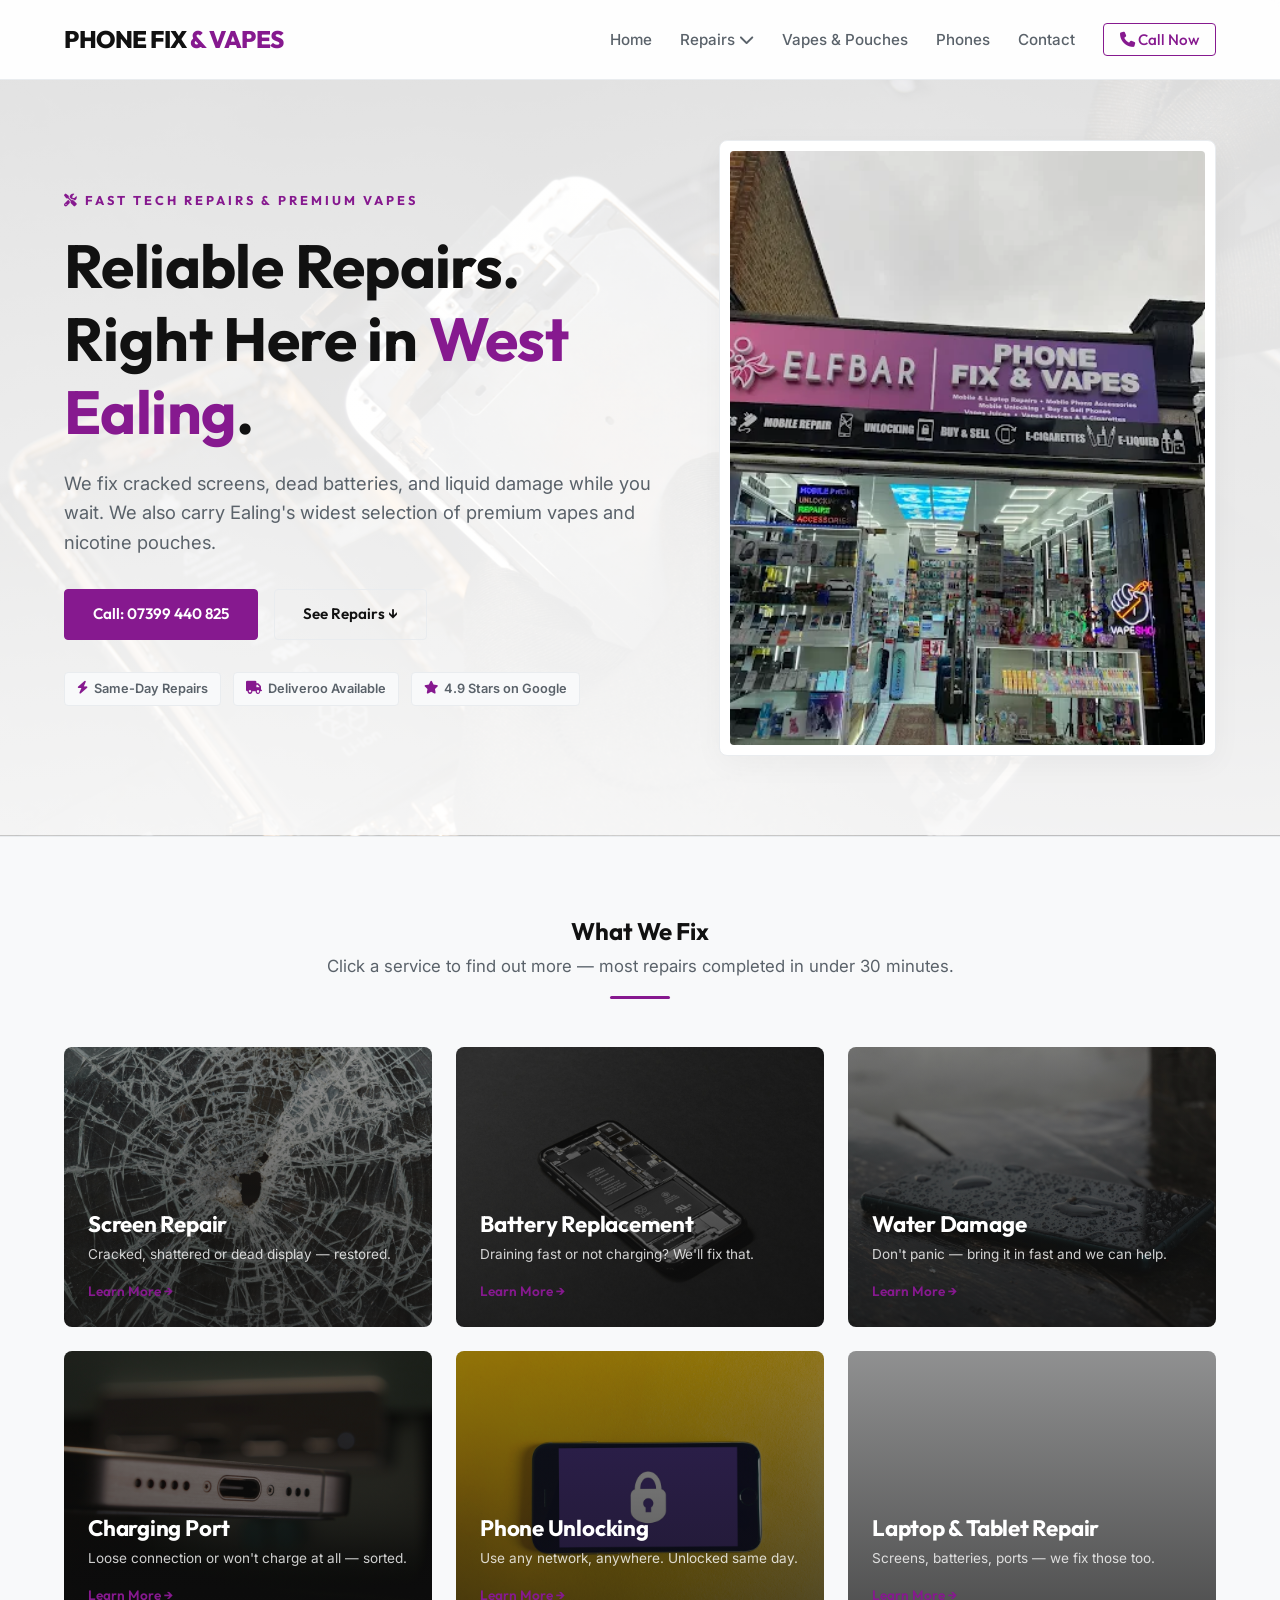
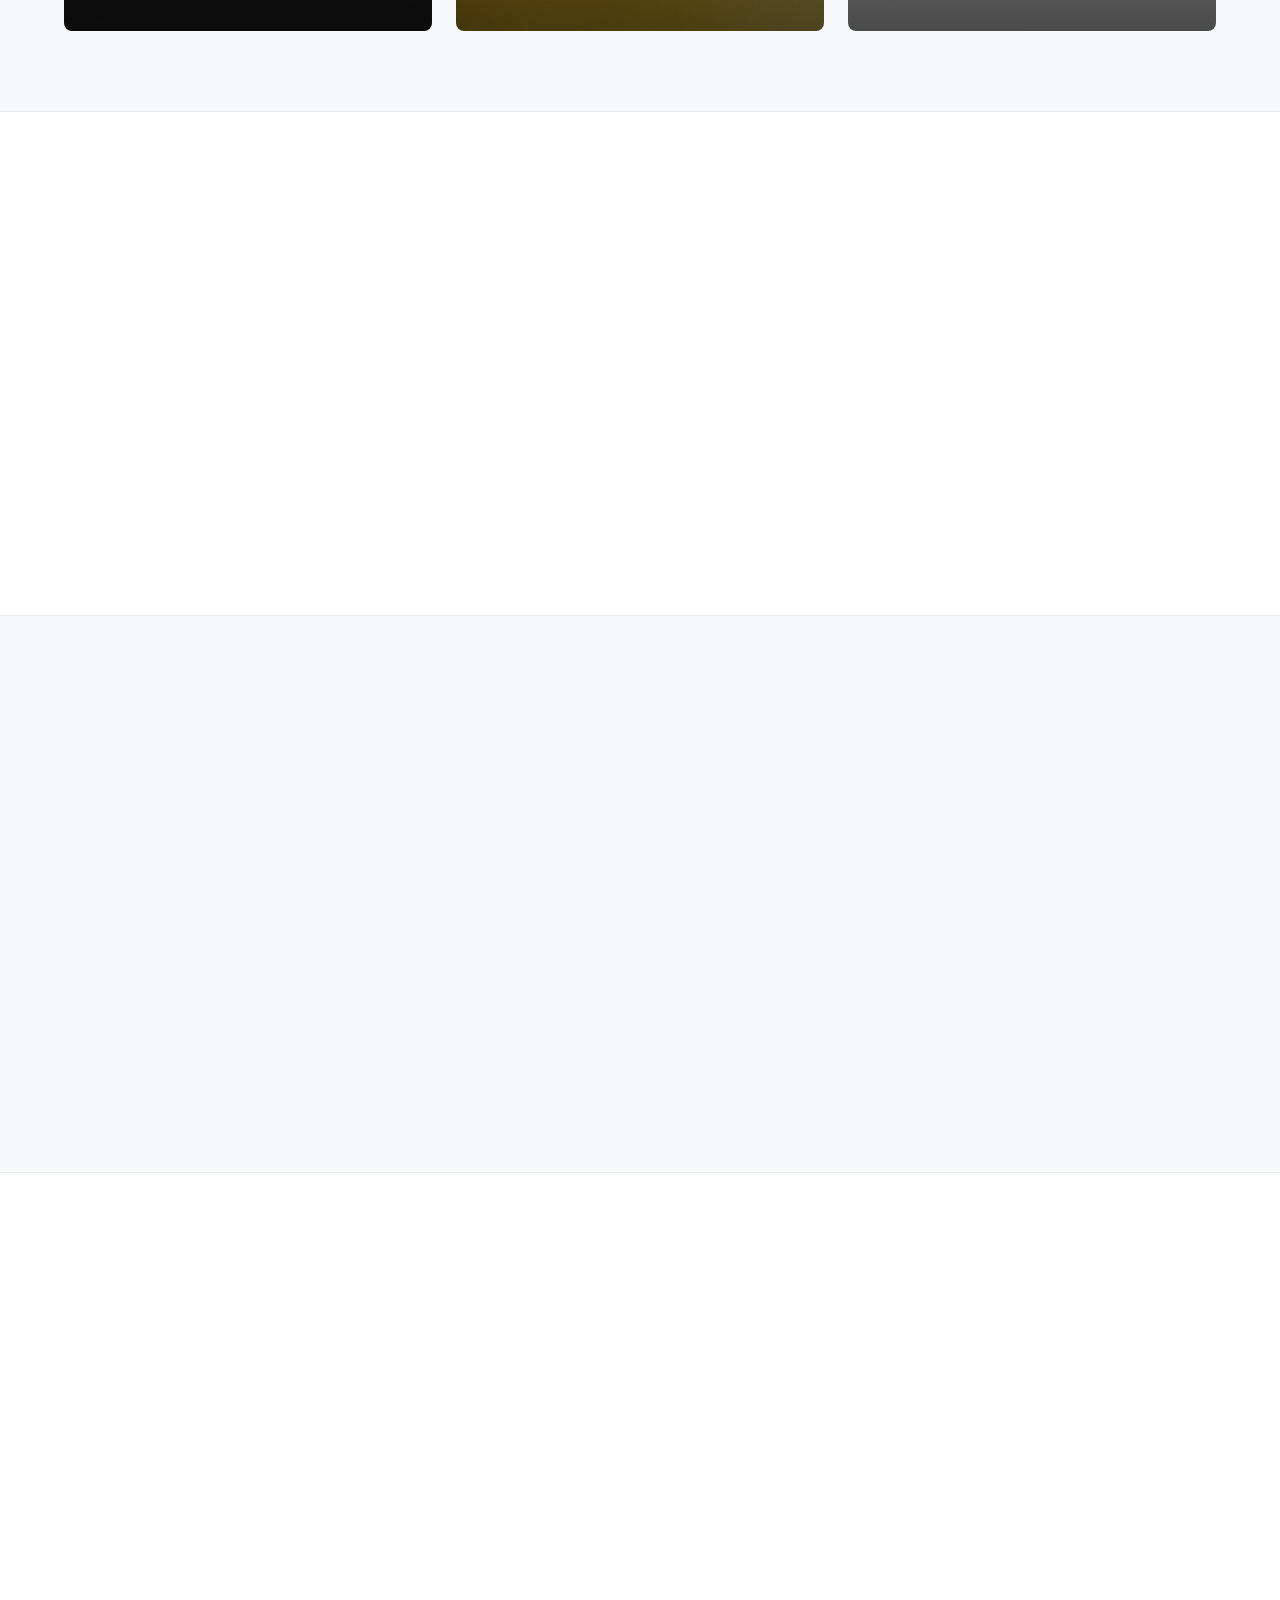
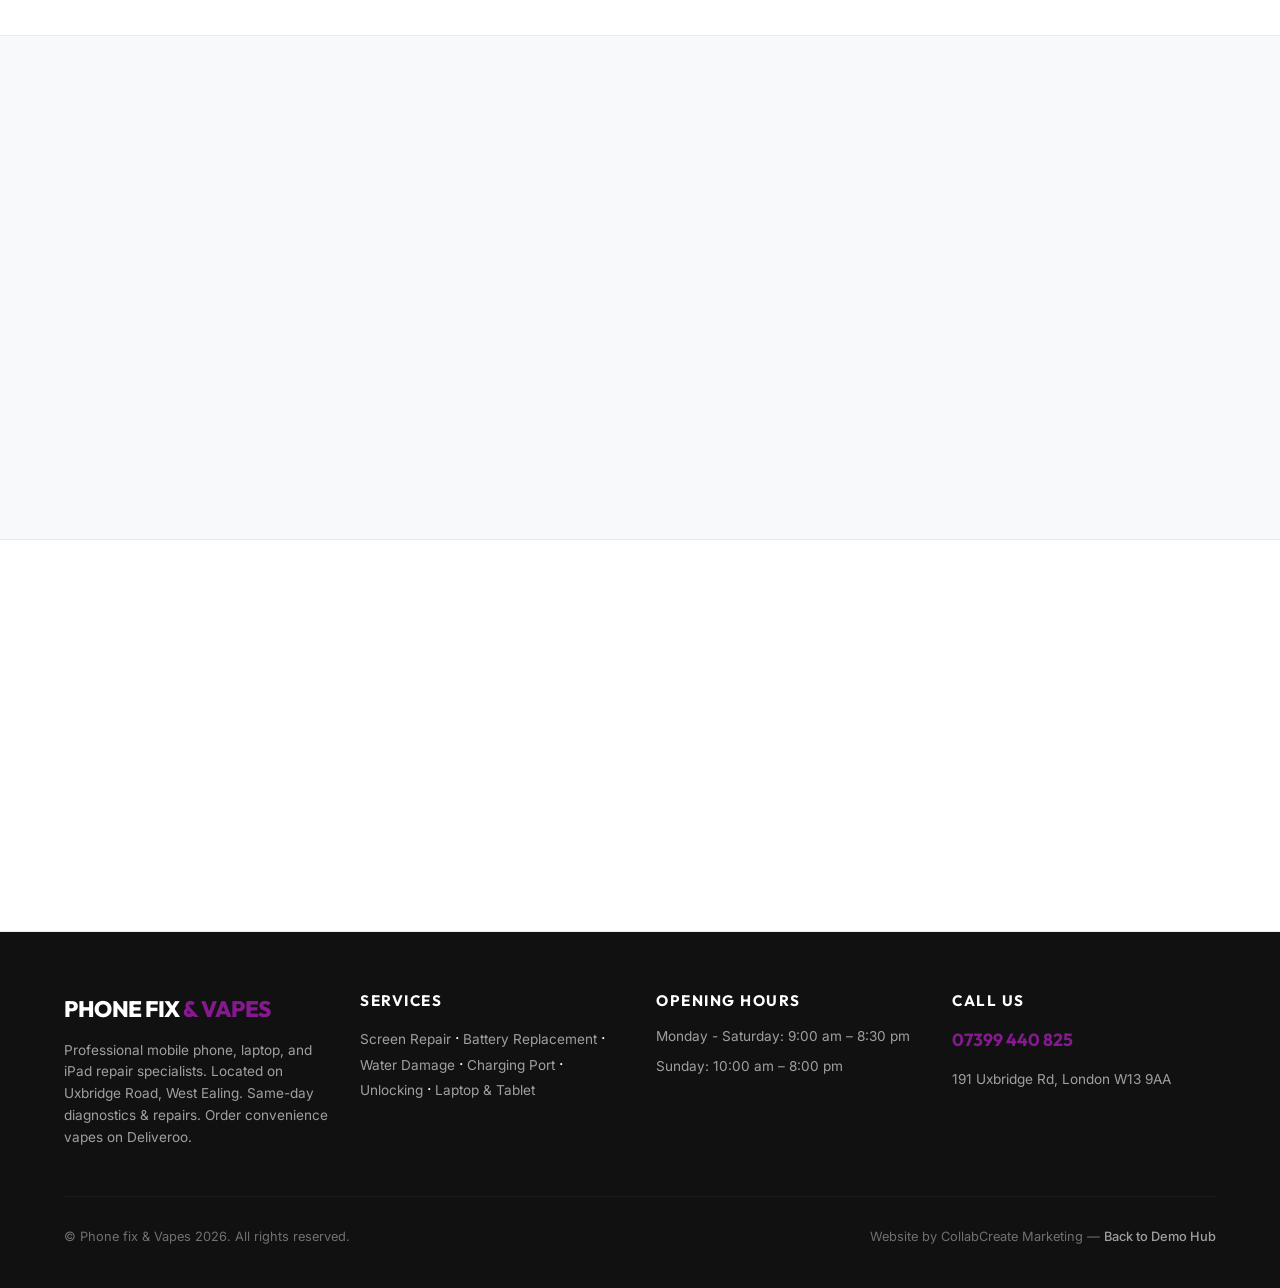
==== index.html @ a638925f "Initial commit" ====
<!DOCTYPE html>
<html lang="en">
<head>
    <meta charset="UTF-8">
    <meta name="viewport" content="width=device-width, initial-scale=1.0">
    <title>Home | Phone fix &amp; Vapes West Ealing</title>
    <meta name="description" content="West Ealing's premium tech repair and vape storefront. Screen repair, battery replacement, unlocked phones, Lost Mary, and Elfbar in store.">
    <!-- Google Fonts -->
    <link href="https://fonts.googleapis.com/css2?family=Outfit:wght@300;400;500;600;700;800&family=Inter:wght@300;400;500;600;700&display=swap" rel="stylesheet">
    <!-- FontAwesome Icons -->
    <link rel="stylesheet" href="https://cdnjs.cloudflare.com/ajax/libs/font-awesome/6.4.0/css/all.min.css">
    <!-- CSS Stylesheet -->
    <link rel="stylesheet" href="style.css">
</head>
<body>
    <!-- Sticky Navigation Bar -->
    <nav class="navbar">
        <div class="container nav-container">
            <a href="index.html" class="logo">PHONE FIX <span class="primary-text">&amp; VAPES</span></a>
            <ul class="nav-links" id="navLinks">
                <li><a href="index.html">Home</a></li>
                <li class="dropdown">
                    <a href="#" class="dropdown-trigger">Repairs <i class="fa-solid fa-chevron-down"></i></a>
                    <ul class="dropdown-menu">
                        <li><a href="screen-repair.html">Screen Repair</a></li>
                        <li><a href="battery-replacement.html">Battery Replacement</a></li>
                        <li><a href="water-damage.html">Water Damage</a></li>
                        <li><a href="charging-port.html">Charging Port Repair</a></li>
                        <li><a href="phone-unlocking.html">Phone Unlocking</a></li>
                        <li><a href="laptop-tablet.html">Laptop &amp; Tablet Repair</a></li>
                    </ul>
                </li>
                <li><a href="vapes-pouches.html">Vapes &amp; Pouches</a></li>
                <li><a href="phones-in-store.html">Phones</a></li>
                <li><a href="contact.html">Contact</a></li>
                <li><a href="tel:07399440825" class="btn-nav-cta"><i class="fa-solid fa-phone"></i> Call Now</a></li>
            </ul>
            <div class="hamburger" id="hamburger">
                <i class="fa-solid fa-bars"></i>
            </div>
        </div>
    </nav>

    <!-- Hero Section -->
    <section class="hero" style="background-image: linear-gradient(rgba(255, 255, 255, 0.85), rgba(255, 255, 255, 0.95)), url('repair-hero.jpg');">
        <div class="container hero-grid">
            <div class="hero-content reveal">
                <span class="eyebrow"><i class="fa-solid fa-screwdriver-wrench"></i> Fast Tech Repairs &amp; Premium Vapes</span>
                <h1>Reliable Repairs. <br>Right Here in <span class="primary-text">West Ealing</span>.</h1>
                <p class="hero-tagline">We fix cracked screens, dead batteries, and liquid damage while you wait. We also carry Ealing's widest selection of premium vapes and nicotine pouches.</p>
                <div class="hero-btns">
                    <a href="tel:07399440825" class="btn btn-primary">Call: 07399 440 825</a>
                    <a href="#services" class="btn btn-outline">See Repairs &darr;</a>
                </div>
                <div class="walk-ins-tag">
                    <span class="badge"><i class="fa-solid fa-bolt"></i> Same-Day Repairs</span>
                    <span class="badge"><i class="fa-solid fa-truck"></i> Deliveroo Available</span>
                    <span class="badge"><i class="fa-solid fa-star"></i> 4.9 Stars on Google</span>
                </div>
            </div>
            <div class="hero-image-wrapper reveal">
                <div class="hero-image-frame" onclick="openLightbox('storefront-exterior.webp', 'Phone fix & Vapes storefront in West Ealing')">
                    <img src="storefront-exterior.webp" alt="Phone fix & Vapes Storefront" class="hero-image">
                    <div class="frame-overlay">
                        <i class="fa-solid fa-magnifying-glass-plus"></i>
                        <span>View Storefront</span>
                    </div>
                </div>
            </div>
        </div>
    </section>

    <!-- Services Section -->
    <section class="services" id="services">
        <div class="container">
            <div class="section-header text-center reveal">
                <h2>What We Fix</h2>
                <p class="subheading">Click a service to find out more — most repairs completed in under 30 minutes.</p>
                <div class="accent-divider"></div>
            </div>
            
            <div class="services-grid reveal">
                <!-- Screen Repair -->
                <a href="screen-repair.html" class="service-card-link">
                    <div class="service-card" style="background-image: linear-gradient(rgba(17, 17, 17, 0.45), rgba(17, 17, 17, 0.75)), url('cracked-screen.jpg');">
                        <div class="card-content">
                            <h3>Screen Repair</h3>
                            <p>Cracked, shattered or dead display — restored.</p>
                            <span class="learn-more">Learn More &rarr;</span>
                        </div>
                    </div>
                </a>
                
                <!-- Battery Replacement -->
                <a href="battery-replacement.html" class="service-card-link">
                    <div class="service-card" style="background-image: linear-gradient(rgba(17, 17, 17, 0.45), rgba(17, 17, 17, 0.75)), url('battery-repair.jpg');">
                        <div class="card-content">
                            <h3>Battery Replacement</h3>
                            <p>Draining fast or not charging? We'll fix that.</p>
                            <span class="learn-more">Learn More &rarr;</span>
                        </div>
                    </div>
                </a>
                
                <!-- Water Damage -->
                <a href="water-damage.html" class="service-card-link">
                    <div class="service-card" style="background-image: linear-gradient(rgba(17, 17, 17, 0.45), rgba(17, 17, 17, 0.75)), url('water-damage.jpg');">
                        <div class="card-content">
                            <h3>Water Damage</h3>
                            <p>Don't panic — bring it in fast and we can help.</p>
                            <span class="learn-more">Learn More &rarr;</span>
                        </div>
                    </div>
                </a>
                
                <!-- Charging Port -->
                <a href="charging-port.html" class="service-card-link">
                    <div class="service-card" style="background-image: linear-gradient(rgba(17, 17, 17, 0.45), rgba(17, 17, 17, 0.75)), url('charging-port.jpg');">
                        <div class="card-content">
                            <h3>Charging Port</h3>
                            <p>Loose connection or won't charge at all — sorted.</p>
                            <span class="learn-more">Learn More &rarr;</span>
                        </div>
                    </div>
                </a>
                
                <!-- Phone Unlocking -->
                <a href="phone-unlocking.html" class="service-card-link">
                    <div class="service-card" style="background-image: linear-gradient(rgba(17, 17, 17, 0.45), rgba(17, 17, 17, 0.75)), url('unlock-phone.jpg');">
                        <div class="card-content">
                            <h3>Phone Unlocking</h3>
                            <p>Use any network, anywhere. Unlocked same day.</p>
                            <span class="learn-more">Learn More &rarr;</span>
                        </div>
                    </div>
                </a>
                
                <!-- Laptop & Tablet Repair -->
                <a href="laptop-tablet.html" class="service-card-link">
                    <div class="service-card" style="background-image: linear-gradient(rgba(17, 17, 17, 0.45), rgba(17, 17, 17, 0.75)), url('circuit-board.jpg');">
                        <div class="card-content">
                            <h3>Laptop &amp; Tablet Repair</h3>
                            <p>Screens, batteries, ports — we fix those too.</p>
                            <span class="learn-more">Learn More &rarr;</span>
                        </div>
                    </div>
                </a>
            </div>
        </div>
    </section>

    <!-- Why Us Section -->
    <section class="why-us">
        <div class="container">
            <div class="section-header text-center reveal">
                <h2>Why Choose Phone fix &amp; Vapes?</h2>
                <div class="accent-divider"></div>
            </div>
            
            <div class="why-us-grid reveal">
                <div class="why-card">
                    <div class="why-icon"><i class="fa-solid fa-clock"></i></div>
                    <h3>Express 20-Min Fix</h3>
                    <p>We perform most screen and battery swaps on the spot within 20-30 minutes. Fast and hassle-free.</p>
                </div>
                <div class="why-card">
                    <div class="why-icon"><i class="fa-solid fa-shield-halved"></i></div>
                    <h3>Certified Components</h3>
                    <p>We desolder and replace parts using premium-grade spares. All repairs include a standard store warranty.</p>
                </div>
                <div class="why-card">
                    <div class="why-icon"><i class="fa-solid fa-store"></i></div>
                    <h3>All-in-One Convenience</h3>
                    <p>Get your phone repaired while you browse our huge select collections of accessories, cases, and disposable vapes.</p>
                </div>
            </div>
        </div>
    </section>

    <!-- Vapes Teaser -->
    <section class="vapes-teaser">
        <div class="container vapes-teaser-grid">
            <div class="vapes-teaser-content reveal">
                <span class="section-subtitle">Vapes &amp; Nicotine Pouches</span>
                <h2>Official ELFBAR, Lost Mary, and IVG Partner</h2>
                <p>We stock Ealing's most complete range of disposable vapes, premium juices, and nicotine pouches (ZYN, Velo, Pablo, Nordic Spirit). Order directly on Deliveroo or visit our store.</p>
                <div style="display:flex; gap: 16px; align-items:center; flex-wrap:wrap;">
                    <a href="vapes-pouches.html" class="btn btn-primary">Browse Vapes &rarr;</a>
                    <span class="deliveroo-tag"><i class="fa-solid fa-motorcycle"></i> Order on Deliveroo</span>
                </div>
                <p class="disclaimer-text" style="margin-top: 15px;">Nicotine products are strictly for adults aged 18+ only. Challenge 25 policy applies.</p>
            </div>
            <div class="vape-brand-anchors reveal">
                <img src="Lost Mary reuse.jpg" alt="Lost Mary" class="teaser-brand-img">
                <img src="IVG Reuse 1.jpg" alt="IVG" class="teaser-brand-img">
            </div>
        </div>
    </section>

    <!-- Phones Teaser -->
    <section class="phones-teaser">
        <div class="container phones-teaser-grid">
            <div class="phone-anchors-grid reveal">
                <div class="phone-item-card"><img src="Iphone 17 pro max.webp" alt="iPhone"><span>iPhone</span></div>
                <div class="phone-item-card"><img src="Samsung s26 ultra.webp" alt="Samsung"><span>Samsung</span></div>
                <div class="phone-item-card"><img src="Google Pixel 10a.webp" alt="Pixel"><span>Pixel</span></div>
            </div>
            <div class="phones-teaser-content reveal">
                <span class="section-subtitle">Device Trading</span>
                <h2>Refurbished Handsets &amp; Trade-Ins</h2>
                <p>We sell certified pre-owned smartphones that are thoroughly tested and cleaned. Got an old phone? Bring it in and we'll offer you a fair price for cash or trade-in credit.</p>
                <a href="phones-in-store.html" class="btn btn-primary">Browse Phones &rarr;</a>
            </div>
        </div>
    </section>

    <!-- Reviews Section -->
    <section class="reviews">
        <div class="container">
            <div class="section-header text-center reveal">
                <h2>Highly Rated in West Ealing</h2>
                <p class="subheading">Read real client reviews from our local Google listing page.</p>
                <div class="accent-divider"></div>
            </div>
            
            <div class="reviews-grid reveal">
                <div class="review-card">
                    <p class="review-text">"Screen repair on IPhone 12pro - Absolutely amazing service, quick professional quality work. Great communication, great prices very happy with the result. Thank you"</p>
                    <div class="review-author">
                        <span>Kirstie Jones</span>
                        <span class="stars"><i class="fa-solid fa-star"></i> 5/5</span>
                    </div>
                </div>
                <div class="review-card">
                    <p class="review-text">"I got my phone and my laptop fixed Ricky fixed them within the hour with great customer service, would definitely recommend!"</p>
                    <div class="review-author">
                        <span>Mahad Isse</span>
                        <span class="stars"><i class="fa-solid fa-star"></i> 5/5</span>
                    </div>
                </div>
                <div class="review-card">
                    <p class="review-text">"I came to the shop, fix my phone in 20 minutes also offered me a great price on another phone."</p>
                    <div class="review-author">
                        <span>Joey Ahmed</span>
                        <span class="stars"><i class="fa-solid fa-star"></i> 5/5</span>
                    </div>
                </div>
            </div>
        </div>
    </section>

    <!-- Final CTA -->
    <section class="final-cta text-center reveal" style="background-image: linear-gradient(rgba(17, 17, 17, 0.75), rgba(17, 17, 17, 0.85)), url('storefront-interior.webp');">
        <div class="container">
            <h2>Fast Diagnostics &amp; Immediate Repairs</h2>
            <p>Visit our store on Uxbridge Road, West Ealing, or speak directly to Ricky and the team.</p>
            <a href="tel:07399440825" class="btn btn-primary btn-large"><i class="fa-solid fa-phone"></i> Call 07399 440 825</a>
        </div>
    </section>

    <!-- Shared Footer -->
    <footer class="footer">
        <div class="container">
            <div class="footer-grid">
                <div class="footer-brand">
                    <a href="index.html" class="footer-logo">PHONE FIX <span class="primary-text">&amp; VAPES</span></a>
                    <p>Professional mobile phone, laptop, and iPad repair specialists. Located on Uxbridge Road, West Ealing. Same-day diagnostics & repairs. Order convenience vapes on Deliveroo.</p>
                </div>
                <div class="footer-links">
                    <h4>Services</h4>
                    <p>
                        <a href="screen-repair.html">Screen Repair</a> &middot; 
                        <a href="battery-replacement.html">Battery Replacement</a> &middot; 
                        <a href="water-damage.html">Water Damage</a> &middot; 
                        <a href="charging-port.html">Charging Port</a> &middot; 
                        <a href="phone-unlocking.html">Unlocking</a> &middot; 
                        <a href="laptop-tablet.html">Laptop &amp; Tablet</a>
                    </p>
                </div>
                <div class="footer-hours">
                    <h4>Opening Hours</h4>
                    <ul>
                        <li>Monday - Saturday: 9:00 am &ndash; 8:30 pm</li>
                        <li>Sunday: 10:00 am &ndash; 8:00 pm</li>
                    </ul>
                </div>
                <div class="footer-contact">
                    <h4>Call us</h4>
                    <p class="phone-num"><a href="tel:07399440825">07399 440 825</a></p>
                    <p class="address-text" style="margin-top: 15px;">191 Uxbridge Rd, London W13 9AA</p>
                </div>
            </div>
            <div class="footer-bottom">
                <p>&copy; Phone fix &amp; Vapes 2026. All rights reserved.</p>
                <p class="agency-credit">Website by CollabCreate Marketing &mdash; <a href="http://localhost:8080/index.html">Back to Demo Hub</a></p>
            </div>
        </div>
    </footer>

    <!-- Lightbox Modal -->
    <div id="lightbox" class="lightbox" onclick="closeLightbox()">
        <span class="lightbox-close" onclick="closeLightbox()">&times;</span>
        <img id="lightbox-img" class="lightbox-content" src="" alt="Enlarged gallery view">
        <div id="lightbox-caption" class="lightbox-caption"></div>
    </div>

    <!-- Core JavaScript -->
    <script>
        // Hamburger toggle
        const hamburger = document.getElementById('hamburger');
        const navLinks = document.getElementById('navLinks');
        
        hamburger.addEventListener('click', () => {
            navLinks.classList.toggle('active');
            hamburger.querySelector('i').classList.toggle('fa-bars');
            hamburger.querySelector('i').classList.toggle('fa-xmark');
        });

        // Intersection Observer Scroll Animations
        const revealElements = document.querySelectorAll('.reveal');
        const observer = new IntersectionObserver((entries, obs) => {
            entries.forEach(entry => {
                if (entry.isIntersecting) {
                    entry.target.classList.add('active');
                    obs.unobserve(entry.target);
                }
            });
        }, { threshold: 0.15 });
        revealElements.forEach(el => observer.observe(el));

        // Lightbox functionality
        function openLightbox(src, caption) {
            const lightbox = document.getElementById('lightbox');
            const img = document.getElementById('lightbox-img');
            const cap = document.getElementById('lightbox-caption');
            
            img.src = src;
            cap.innerHTML = caption;
            lightbox.classList.add('active');
            
            document.body.style.overflow = 'hidden';
        }

        function closeLightbox() {
            const lightbox = document.getElementById('lightbox');
            lightbox.classList.remove('active');
            document.body.style.overflow = '';
        }
    </script>
</body>
</html>
---- style.css ----
/* Phone fix & Vapes Site Stylesheet */
:root {
    --bg-main: #ffffff;
    --bg-card: #ffffff;
    --bg-alternate: #f8f9fa;
    --text-main: #111111;
    --text-muted: #5a626a;
    --border-color: #e9ecef;
    --primary: #86198f; /* Brand Purple/Magenta */
    --primary-hover: #a21caf;
    --primary-glow: rgba(162, 28, 175, 0.15);
    --shadow: 0 8px 30px rgba(0, 0, 0, 0.04);
    --font-sans: 'Inter', sans-serif;
    --font-heading: 'Outfit', sans-serif;
    --nav-height: 80px;
}

/* Global Reset */
* {
    margin: 0;
    padding: 0;
    box-sizing: border-box;
}

html, body {
    width: 100%;
    overflow-x: hidden;
    background-color: var(--bg-main);
    color: var(--text-main);
    font-family: var(--font-sans);
    line-height: 1.6;
    scroll-behavior: smooth;
}

/* Layout Utilities */
.container {
    max-width: 1200px;
    margin: 0 auto;
    padding: 0 24px;
    width: 100%;
}

.text-center {
    text-align: center;
}

.primary-text {
    color: var(--primary);
}

.accent-divider {
    width: 60px;
    height: 3px;
    background-color: var(--primary);
    margin: 16px auto 0;
    border-radius: 2px;
}

.section-subtitle {
    display: inline-block;
    font-family: var(--font-heading);
    font-size: 0.8rem;
    font-weight: 700;
    text-transform: uppercase;
    letter-spacing: 3px;
    color: var(--primary);
    margin-bottom: 12px;
}

/* Typography */
h1, h2, h3, h4 {
    font-family: var(--font-heading);
    font-weight: 700;
    letter-spacing: -0.01em;
    line-height: 1.2;
}

/* Scroll Animations */
.reveal {
    opacity: 0;
    transform: translateY(30px);
    transition: all 0.8s cubic-bezier(0.16, 1, 0.3, 1);
}

.reveal.active {
    opacity: 1;
    transform: translateY(0);
}

/* Buttons */
.btn {
    display: inline-flex;
    align-items: center;
    justify-content: center;
    gap: 10px;
    padding: 12px 28px;
    font-family: var(--font-heading);
    font-size: 0.95rem;
    font-weight: 600;
    text-decoration: none;
    border-radius: 4px;
    transition: all 0.3s ease;
    cursor: pointer;
}

.btn-primary {
    background-color: var(--primary);
    color: #ffffff;
    border: 1px solid var(--primary);
}

.btn-primary:hover {
    background-color: var(--primary-hover);
    border-color: var(--primary-hover);
    transform: translateY(-2px);
    box-shadow: 0 8px 20px var(--primary-glow);
}

.btn-outline {
    background-color: transparent;
    color: var(--text-main);
    border: 1px solid var(--border-color);
}

.btn-outline:hover {
    background-color: var(--bg-alternate);
    border-color: var(--primary);
    color: var(--primary);
    transform: translateY(-2px);
}

.deliveroo-tag {
    display: inline-flex;
    align-items: center;
    gap: 6px;
    background-color: #00cdbc;
    color: #ffffff;
    font-family: var(--font-heading);
    font-size: 0.85rem;
    font-weight: 700;
    padding: 10px 18px;
    border-radius: 4px;
    box-shadow: var(--shadow);
}

/* Navigation Bar */
.navbar {
    position: fixed;
    top: 0;
    left: 0;
    width: 100%;
    height: var(--nav-height);
    background-color: rgba(255, 255, 255, 0.95);
    backdrop-filter: blur(8px);
    -webkit-backdrop-filter: blur(8px);
    border-bottom: 1px solid var(--border-color);
    z-index: 1000;
    display: flex;
    align-items: center;
}

.nav-container {
    display: flex;
    justify-content: space-between;
    align-items: center;
}

.logo {
    font-family: var(--font-heading);
    font-size: 1.5rem;
    font-weight: 800;
    color: var(--text-main);
    text-decoration: none;
    letter-spacing: -0.5px;
}

.nav-links {
    display: flex;
    align-items: center;
    list-style: none;
    gap: 28px;
}

.nav-links a {
    color: var(--text-muted);
    text-decoration: none;
    font-size: 0.95rem;
    font-weight: 500;
    transition: color 0.3s ease;
}

.nav-links a:hover {
    color: var(--text-main);
}

.btn-nav-cta {
    background-color: transparent;
    color: var(--primary) !important;
    border: 1px solid var(--primary);
    padding: 6px 16px;
    border-radius: 4px;
    font-family: var(--font-heading);
    font-size: 0.85rem;
    font-weight: 600;
}

.btn-nav-cta:hover {
    background-color: var(--primary);
    color: #ffffff !important;
}

.hamburger {
    display: none;
    color: var(--text-main);
    font-size: 1.4rem;
    cursor: pointer;
}

/* Dropdown Menu */
.dropdown {
    position: relative;
}

.dropdown-menu {
    display: none;
    position: absolute;
    top: 100%;
    left: 0;
    background-color: var(--bg-card);
    border: 1px solid var(--border-color);
    box-shadow: var(--shadow);
    list-style: none;
    min-width: 220px;
    border-radius: 4px;
    padding: 10px 0;
    z-index: 100;
}

.dropdown-menu li a {
    display: block;
    padding: 10px 20px;
    color: var(--text-main);
    font-size: 0.9rem;
    text-transform: none;
    letter-spacing: normal;
}

.dropdown-menu li a:hover {
    background-color: var(--bg-alternate);
    color: var(--primary);
}

.dropdown:hover .dropdown-menu {
    display: block;
}

/* Hero Section */
.hero {
    padding: calc(var(--nav-height) + 60px) 0 80px;
    background-size: cover;
    background-position: center;
    position: relative;
}

.hero-grid {
    display: grid;
    grid-template-columns: 1.1fr 0.9fr;
    gap: 48px;
    align-items: center;
}

.hero-content .eyebrow {
    font-family: var(--font-heading);
    color: var(--primary);
    font-size: 0.8rem;
    font-weight: 700;
    text-transform: uppercase;
    letter-spacing: 3px;
    margin-bottom: 20px;
    display: block;
}

.hero h1 {
    font-size: 3.8rem;
    margin-bottom: 20px;
    color: var(--text-main);
}

.hero-tagline {
    font-size: 1.15rem;
    color: var(--text-muted);
    margin-bottom: 32px;
}

.hero-btns {
    display: flex;
    gap: 16px;
    margin-bottom: 32px;
}

.walk-ins-tag {
    display: flex;
    flex-wrap: wrap;
    gap: 12px;
}

.badge {
    display: inline-flex;
    align-items: center;
    gap: 6px;
    background-color: var(--bg-alternate);
    border: 1px solid var(--border-color);
    color: var(--text-muted);
    padding: 6px 12px;
    border-radius: 4px;
    font-size: 0.8rem;
    font-weight: 600;
}

.badge i {
    color: var(--primary);
}

.hero-image-wrapper {
    position: relative;
    width: 100%;
}

.hero-image-frame {
    position: relative;
    border: 1px solid var(--border-color);
    padding: 10px;
    border-radius: 8px;
    background-color: var(--bg-card);
    box-shadow: var(--shadow);
    cursor: pointer;
    overflow: hidden;
}

.hero-image {
    width: 100%;
    border-radius: 4px;
    display: block;
    object-fit: cover;
    aspect-ratio: 4/5;
    transition: transform 0.5s ease;
}

.hero-image-frame:hover .hero-image {
    transform: scale(1.02);
}

.frame-overlay {
    position: absolute;
    top: 10px;
    left: 10px;
    right: 10px;
    bottom: 10px;
    background-color: rgba(17, 17, 17, 0.85);
    display: flex;
    flex-direction: column;
    align-items: center;
    justify-content: center;
    gap: 10px;
    color: #ffffff;
    opacity: 0;
    transition: opacity 0.3s ease;
    border-radius: 4px;
}

.hero-image-frame:hover .frame-overlay {
    opacity: 1;
}

.frame-overlay i {
    font-size: 1.8rem;
    color: var(--primary);
}

.frame-overlay span {
    font-family: var(--font-heading);
    font-size: 0.8rem;
    font-weight: 600;
    text-transform: uppercase;
    letter-spacing: 1.5px;
}

/* Services Grid on Home */
.services {
    padding: 80px 0;
    background-color: var(--bg-alternate);
    border-top: 1px solid var(--border-color);
    border-bottom: 1px solid var(--border-color);
}

.services .section-header {
    margin-bottom: 48px;
}

.services .subheading {
    color: var(--text-muted);
    font-size: 1.05rem;
    margin-top: 8px;
}

.services-grid {
    display: grid;
    grid-template-columns: repeat(3, 1fr);
    gap: 24px;
}

.service-card-link {
    text-decoration: none;
}

.service-card {
    height: 280px;
    border-radius: 8px;
    background-size: cover;
    background-position: center;
    position: relative;
    overflow: hidden;
    display: flex;
    align-items: flex-end;
    transition: transform 0.3s ease, box-shadow 0.3s ease;
}

.service-card:hover {
    transform: translateY(-4px);
    box-shadow: 0 12px 30px rgba(0, 0, 0, 0.15);
}

.card-content {
    padding: 24px;
    color: #ffffff;
    width: 100%;
    z-index: 2;
}

.service-card h3 {
    font-size: 1.4rem;
    margin-bottom: 6px;
    color: #ffffff;
}

.service-card p {
    font-size: 0.85rem;
    color: rgba(255, 255, 255, 0.8);
    margin-bottom: 12px;
}

.learn-more {
    font-family: var(--font-heading);
    font-size: 0.85rem;
    font-weight: 600;
    color: var(--primary);
}

/* Why Us Section */
.why-us {
    padding: 80px 0;
}

.why-us-grid {
    display: grid;
    grid-template-columns: repeat(3, 1fr);
    gap: 32px;
    margin-top: 48px;
}

.why-card {
    background-color: var(--bg-card);
    border: 1px solid var(--border-color);
    border-radius: 8px;
    padding: 32px;
    box-shadow: var(--shadow);
}

.why-icon {
    font-size: 2.2rem;
    color: var(--primary);
    margin-bottom: 20px;
}

.why-card h3 {
    font-size: 1.25rem;
    margin-bottom: 12px;
}

.why-card p {
    color: var(--text-muted);
    font-size: 0.9rem;
}

/* Vapes Teaser */
.vapes-teaser {
    padding: 80px 0;
    background-color: var(--bg-alternate);
    border-top: 1px solid var(--border-color);
    border-bottom: 1px solid var(--border-color);
}

.vapes-teaser-grid {
    display: grid;
    grid-template-columns: 1.1fr 0.9fr;
    gap: 48px;
    align-items: center;
}

.vapes-teaser-content h2 {
    font-size: 2.5rem;
    margin-bottom: 16px;
}

.vapes-teaser-content p {
    color: var(--text-muted);
    margin-bottom: 24px;
    font-size: 1.05rem;
}

.disclaimer-text {
    font-size: 0.75rem;
    color: var(--text-muted);
    margin-top: 16px;
}

.teaser-brand-img {
    width: 45%;
    max-width: 180px;
    border-radius: 8px;
    border: 1px solid var(--border-color);
    box-shadow: var(--shadow);
}

.vape-brand-anchors {
    display: flex;
    justify-content: center;
    gap: 20px;
}

/* Phones Teaser */
.phones-teaser {
    padding: 80px 0;
}

.phones-teaser-grid {
    display: grid;
    grid-template-columns: 1fr 1fr;
    gap: 48px;
    align-items: center;
}

.phones-teaser-content h2 {
    font-size: 2.5rem;
    margin-bottom: 16px;
}

.phones-teaser-content p {
    color: var(--text-muted);
    margin-bottom: 24px;
    font-size: 1.05rem;
}

.phone-anchors-grid {
    display: grid;
    grid-template-columns: repeat(3, 1fr);
    gap: 16px;
}

.phone-item-card {
    text-align: center;
    background-color: var(--bg-alternate);
    border: 1px solid var(--border-color);
    padding: 16px;
    border-radius: 8px;
}

.phone-item-card img {
    width: 100%;
    height: auto;
    max-height: 120px;
    object-fit: contain;
    margin-bottom: 10px;
}

.phone-item-card span {
    font-family: var(--font-heading);
    font-size: 0.8rem;
    font-weight: 600;
}

/* Reviews on Home */
.reviews {
    padding: 80px 0;
    background-color: var(--bg-alternate);
    border-top: 1px solid var(--border-color);
    border-bottom: 1px solid var(--border-color);
}

.reviews-grid {
    display: grid;
    grid-template-columns: repeat(3, 1fr);
    gap: 24px;
    margin-top: 40px;
}

.review-card {
    background-color: var(--bg-card);
    border: 1px solid var(--border-color);
    padding: 32px;
    border-radius: 6px;
    box-shadow: var(--shadow);
    display: flex;
    flex-direction: column;
    justify-content: space-between;
}

.review-card .review-text {
    font-style: italic;
    font-size: 0.95rem;
    color: var(--text-muted);
    margin-bottom: 20px;
}

.review-author {
    font-family: var(--font-heading);
    font-weight: 600;
    font-size: 0.85rem;
    display: flex;
    justify-content: space-between;
    align-items: center;
}

.stars {
    color: #ffb400;
    font-size: 0.8rem;
}

/* Final CTA */
.final-cta {
    padding: 100px 0;
    background-size: cover;
    background-position: center;
    color: #ffffff;
}

.final-cta h2 {
    font-size: 3rem;
    margin-bottom: 16px;
    color: #ffffff;
}

.final-cta p {
    font-size: 1.15rem;
    color: rgba(255, 255, 255, 0.85);
    margin-bottom: 30px;
}

.btn-large {
    padding: 14px 40px;
    font-size: 1.1rem;
}

/* Service Page Styling */
.service-hero {
    padding: 120px 0 80px;
    background-size: cover;
    background-position: center;
    color: #ffffff;
}

.service-hero h1 {
    font-size: 3.5rem;
    color: #ffffff;
    margin-bottom: 16px;
}

.service-hero p {
    font-size: 1.2rem;
    color: rgba(255, 255, 255, 0.85);
    margin-bottom: 28px;
}

.details-grid {
    display: grid;
    grid-template-columns: 1.05fr 0.95fr;
    gap: 64px;
    align-items: center;
}

.service-details {
    padding: 80px 0;
}

.details-text h2 {
    font-size: 2.2rem;
    margin-bottom: 20px;
}

.details-text p {
    color: var(--text-muted);
    font-size: 1.05rem;
    margin-bottom: 24px;
}

.symptoms-box {
    background-color: var(--bg-alternate);
    border: 1px solid var(--border-color);
    padding: 24px;
    border-radius: 6px;
}

.symptoms-box h3 {
    font-size: 1.15rem;
    margin-bottom: 16px;
}

.symptoms-list {
    list-style: none;
    display: flex;
    flex-direction: column;
    gap: 12px;
}

.symptoms-list li {
    font-size: 0.95rem;
    color: var(--text-muted);
    display: flex;
    align-items: center;
    gap: 10px;
}

.symptoms-list li i {
    color: var(--primary);
}

.in-process-img {
    width: 100%;
    border-radius: 8px;
    border: 1px solid var(--border-color);
    box-shadow: var(--shadow);
}

.service-gallery {
    padding: 60px 0;
    background-color: var(--bg-alternate);
    border-top: 1px solid var(--border-color);
    border-bottom: 1px solid var(--border-color);
}

.gallery-row {
    display: grid;
    grid-template-columns: repeat(auto-fit, minmax(250px, 1fr));
    gap: 20px;
    margin-top: 40px;
}

.gallery-item-wrapper {
    background-color: var(--bg-card);
    border: 1px solid var(--border-color);
    border-radius: 6px;
    padding: 8px;
    cursor: pointer;
    text-align: center;
    box-shadow: var(--shadow);
}

.gallery-item-wrapper img {
    width: 100%;
    height: 180px;
    object-fit: cover;
    border-radius: 4px;
    margin-bottom: 8px;
}

.gallery-item-wrapper span {
    font-family: var(--font-heading);
    font-size: 0.85rem;
    font-weight: 600;
}

.service-cta {
    padding: 80px 0;
}

.service-cta h2 {
    font-size: 2.2rem;
    margin-bottom: 12px;
}

.service-cta p {
    color: var(--text-muted);
    margin-bottom: 24px;
}

.related-services {
    padding: 80px 0;
    background-color: var(--bg-alternate);
    border-top: 1px solid var(--border-color);
}

.related-grid {
    display: grid;
    grid-template-columns: repeat(3, 1fr);
    gap: 24px;
    margin-top: 40px;
}

.related-card {
    background-color: var(--bg-card);
    border: 1px solid var(--border-color);
    padding: 28px;
    border-radius: 6px;
    box-shadow: var(--shadow);
}

.related-card h3 {
    font-size: 1.2rem;
    margin-bottom: 10px;
}

.related-card p {
    font-size: 0.85rem;
    color: var(--text-muted);
    margin-bottom: 16px;
}

/* Page Hero Template */
.page-hero {
    padding: calc(var(--nav-height) + 40px) 0 40px;
    border-bottom: 1px solid var(--border-color);
    background-color: var(--bg-alternate);
}

.page-hero h1 {
    font-size: 3rem;
    margin-bottom: 8px;
}

.page-hero p {
    font-size: 1.1rem;
    color: var(--text-muted);
}

/* Vapes Page Specific */
.pouches-section, .vapes-section {
    padding: 80px 0;
}

.pouches-section {
    border-bottom: 1px solid var(--border-color);
}

.pouches-grid {
    display: grid;
    grid-template-columns: repeat(5, 1fr);
    gap: 20px;
    margin-top: 48px;
}

.vapes-grid-two {
    display: grid;
    grid-template-columns: repeat(2, 1fr);
    gap: 24px;
    max-width: 600px;
    margin: 48px auto 0;
}

.brand-card, .brand-card-two {
    background-color: var(--bg-card);
    border: 1px solid var(--border-color);
    padding: 16px;
    border-radius: 8px;
    text-align: center;
    box-shadow: var(--shadow);
}

.brand-card img, .brand-card-two img {
    width: 100%;
    height: 140px;
    object-fit: contain;
    margin-bottom: 12px;
}

.brand-card h3, .brand-card-two h3 {
    font-size: 1rem;
    font-family: var(--font-heading);
    font-weight: 700;
}

.vapes-cta, .phones-cta, .contact-cta {
    padding: 60px 0;
    background-color: var(--bg-alternate);
    border-top: 1px solid var(--border-color);
    border-bottom: 1px solid var(--border-color);
}

/* Phones In Store Page */
.phones-section {
    padding: 80px 0;
}

.intro-paragraph {
    max-width: 700px;
    margin: 0 auto 48px;
    font-size: 1.05rem;
    color: var(--text-muted);
}

.phones-grid {
    display: grid;
    grid-template-columns: repeat(3, 1fr);
    gap: 24px;
}

.phone-product-card {
    background-color: var(--bg-card);
    border: 1px solid var(--border-color);
    padding: 24px;
    border-radius: 8px;
    text-align: center;
    box-shadow: var(--shadow);
}

.phone-product-card img {
    width: 100%;
    height: 180px;
    object-fit: contain;
    margin-bottom: 16px;
}

.phone-product-card h3 {
    font-size: 1.15rem;
    margin-bottom: 8px;
}

.avail-badge {
    display: inline-block;
    font-family: var(--font-heading);
    font-size: 0.75rem;
    font-weight: 700;
    color: var(--primary);
    background-color: var(--primary-glow);
    padding: 4px 12px;
    border-radius: 20px;
}

/* Contact Page Specific */
.contact-details-section {
    padding: 80px 0;
}

.contact-grid-page {
    display: grid;
    grid-template-columns: 1fr 1fr;
    gap: 64px;
    align-items: center;
}

.contact-left-info h2 {
    font-size: 2.5rem;
    margin-bottom: 12px;
}

.phone-large {
    font-family: var(--font-heading);
    font-size: 1.6rem;
    font-weight: 700;
    margin-bottom: 30px;
}

.phone-large a {
    color: var(--primary);
    text-decoration: none;
}

.hours-box h3 {
    font-size: 1.15rem;
    margin-bottom: 16px;
}

.contact-hours-table {
    width: 100%;
    border-collapse: collapse;
}

.contact-hours-table tr {
    border-bottom: 1px solid var(--border-color);
}

.contact-hours-table tr:last-child {
    border-bottom: none;
}

.contact-hours-table td {
    padding: 10px 0;
    font-size: 0.95rem;
    color: var(--text-muted);
}

.contact-hours-table td:last-child {
    text-align: right;
    font-weight: 600;
    color: var(--text-main);
}

.exterior-img-container {
    width: 100%;
}

.exterior-img-style {
    width: 100%;
    max-height: 400px;
    object-fit: contain;
    border-radius: 8px;
    border: 1px solid var(--border-color);
    box-shadow: var(--shadow);
    margin: 0 auto;
    display: block;
}

.map-section {
    padding: 60px 0;
    background-color: var(--bg-alternate);
    border-top: 1px solid var(--border-color);
    border-bottom: 1px solid var(--border-color);
}

.contact-map-wrapper iframe {
    display: block;
    box-shadow: var(--shadow);
    border: 1px solid var(--border-color) !important;
    margin-top: 40px;
}

/* Footer Styling */
.footer {
    padding: 60px 0 40px;
    background-color: #111111;
    color: #ffffff;
    border-top: 1px solid var(--border-color);
}

.footer-grid {
    display: grid;
    grid-template-columns: repeat(4, 1fr);
    gap: 32px;
}

.footer-brand p {
    font-size: 0.85rem;
    color: rgba(255, 255, 255, 0.6);
    margin-top: 12px;
}

.footer-logo {
    font-family: var(--font-heading);
    font-size: 1.4rem;
    font-weight: 800;
    color: #ffffff;
    text-decoration: none;
    letter-spacing: -0.5px;
}

.footer-logo .primary-text {
    color: var(--primary);
}

.footer-links h4, .footer-hours h4, .footer-contact h4 {
    font-size: 0.95rem;
    font-family: var(--font-heading);
    text-transform: uppercase;
    letter-spacing: 1.5px;
    color: #ffffff;
    margin-bottom: 16px;
}

.footer-links p a {
    color: rgba(255, 255, 255, 0.6);
    text-decoration: none;
    font-size: 0.85rem;
    transition: color 0.3s ease;
}

.footer-links p a:hover {
    color: var(--primary);
}

.footer-hours ul {
    list-style: none;
    display: flex;
    flex-direction: column;
    gap: 8px;
    font-size: 0.85rem;
    color: rgba(255, 255, 255, 0.6);
}

.footer-contact p {
    font-size: 0.85rem;
    color: rgba(255, 255, 255, 0.6);
    margin-bottom: 6px;
}

.footer-contact p.phone-num a {
    font-family: var(--font-heading);
    font-weight: 700;
    color: var(--primary);
    font-size: 1.1rem;
    text-decoration: none;
}

.footer-bottom {
    display: flex;
    justify-content: space-between;
    align-items: center;
    border-top: 1px solid rgba(255, 255, 255, 0.05);
    padding-top: 30px;
    margin-top: 48px;
    color: rgba(255, 255, 255, 0.4);
    font-size: 0.8rem;
    flex-wrap: wrap;
    gap: 16px;
}

.agency-credit a {
    color: rgba(255, 255, 255, 0.6);
    text-decoration: none;
    font-weight: 500;
}

.agency-credit a:hover {
    color: var(--primary);
}

/* Lightbox Modal */
.lightbox {
    display: none;
    position: fixed;
    z-index: 2000;
    left: 0;
    top: 0;
    width: 100%;
    height: 100%;
    background-color: rgba(17, 17, 17, 0.95);
    align-items: center;
    justify-content: center;
    flex-direction: column;
}

.lightbox.active {
    display: flex;
}

.lightbox-content {
    margin: auto;
    display: block;
    max-width: 90%;
    max-height: 80vh;
    border-radius: 8px;
    border: 1px solid var(--border-color);
}

.lightbox-caption {
    margin: 15px auto;
    width: 80%;
    text-align: center;
    color: var(--primary);
    font-family: var(--font-heading);
    font-weight: 600;
    font-size: 1.2rem;
}

.lightbox-close {
    position: absolute;
    top: 24px;
    right: 32px;
    color: #ffffff;
    font-size: 2.5rem;
    font-weight: bold;
    cursor: pointer;
}

.lightbox-close:hover {
    color: var(--primary);
}

/* Responsive Rules */
@media (max-width: 992px) {
    h1 { font-size: 2.8rem !important; }
    h2 { font-size: 1.8rem !important; }
    .hero-grid { grid-template-columns: 1fr; text-align: center; }
    .hero-btns { justify-content: center; }
    .walk-ins-tag { justify-content: center; }
    .hero-image-wrapper { max-width: 450px; margin: 0 auto; }
    .services-grid { grid-template-columns: repeat(2, 1fr); }
    .why-us-grid { grid-template-columns: 1fr; gap: 20px; }
    .vapes-teaser-grid, .phones-teaser-grid, .contact-grid-page, .details-grid { grid-template-columns: 1fr; text-align: center; }
    .vape-brand-anchors { justify-content: center; }
    .phone-anchors-grid { max-width: 500px; margin: 0 auto; }
    .reviews-grid, .related-grid, .phones-grid { grid-template-columns: 1fr; }
    .footer-grid { grid-template-columns: repeat(2, 1fr); }
    .pouches-grid { grid-template-columns: repeat(3, 1fr); }
    .exterior-img-style { max-height: 300px; }
}

@media (max-width: 768px) {
    .hamburger { display: block; }
    .nav-links {
        display: none;
        flex-direction: column;
        position: absolute;
        top: var(--nav-height);
        left: 0;
        width: 100%;
        background-color: rgba(255, 255, 255, 0.98);
        border-bottom: 1px solid var(--border-color);
        padding: 30px;
        gap: 20px;
        align-items: center;
        box-shadow: var(--shadow);
    }
    .nav-links.active { display: flex; }
    .dropdown-menu { position: static; box-shadow: none; border: none; text-align: center; display: block; padding: 0; }
    .dropdown:hover .dropdown-menu { display: block; }
    .footer-grid { grid-template-columns: 1fr; text-align: center; }
    .footer-hours ul { align-items: center; }
    .footer-bottom { flex-direction: column; text-align: center; }
    .pouches-grid { grid-template-columns: repeat(2, 1fr); }
}
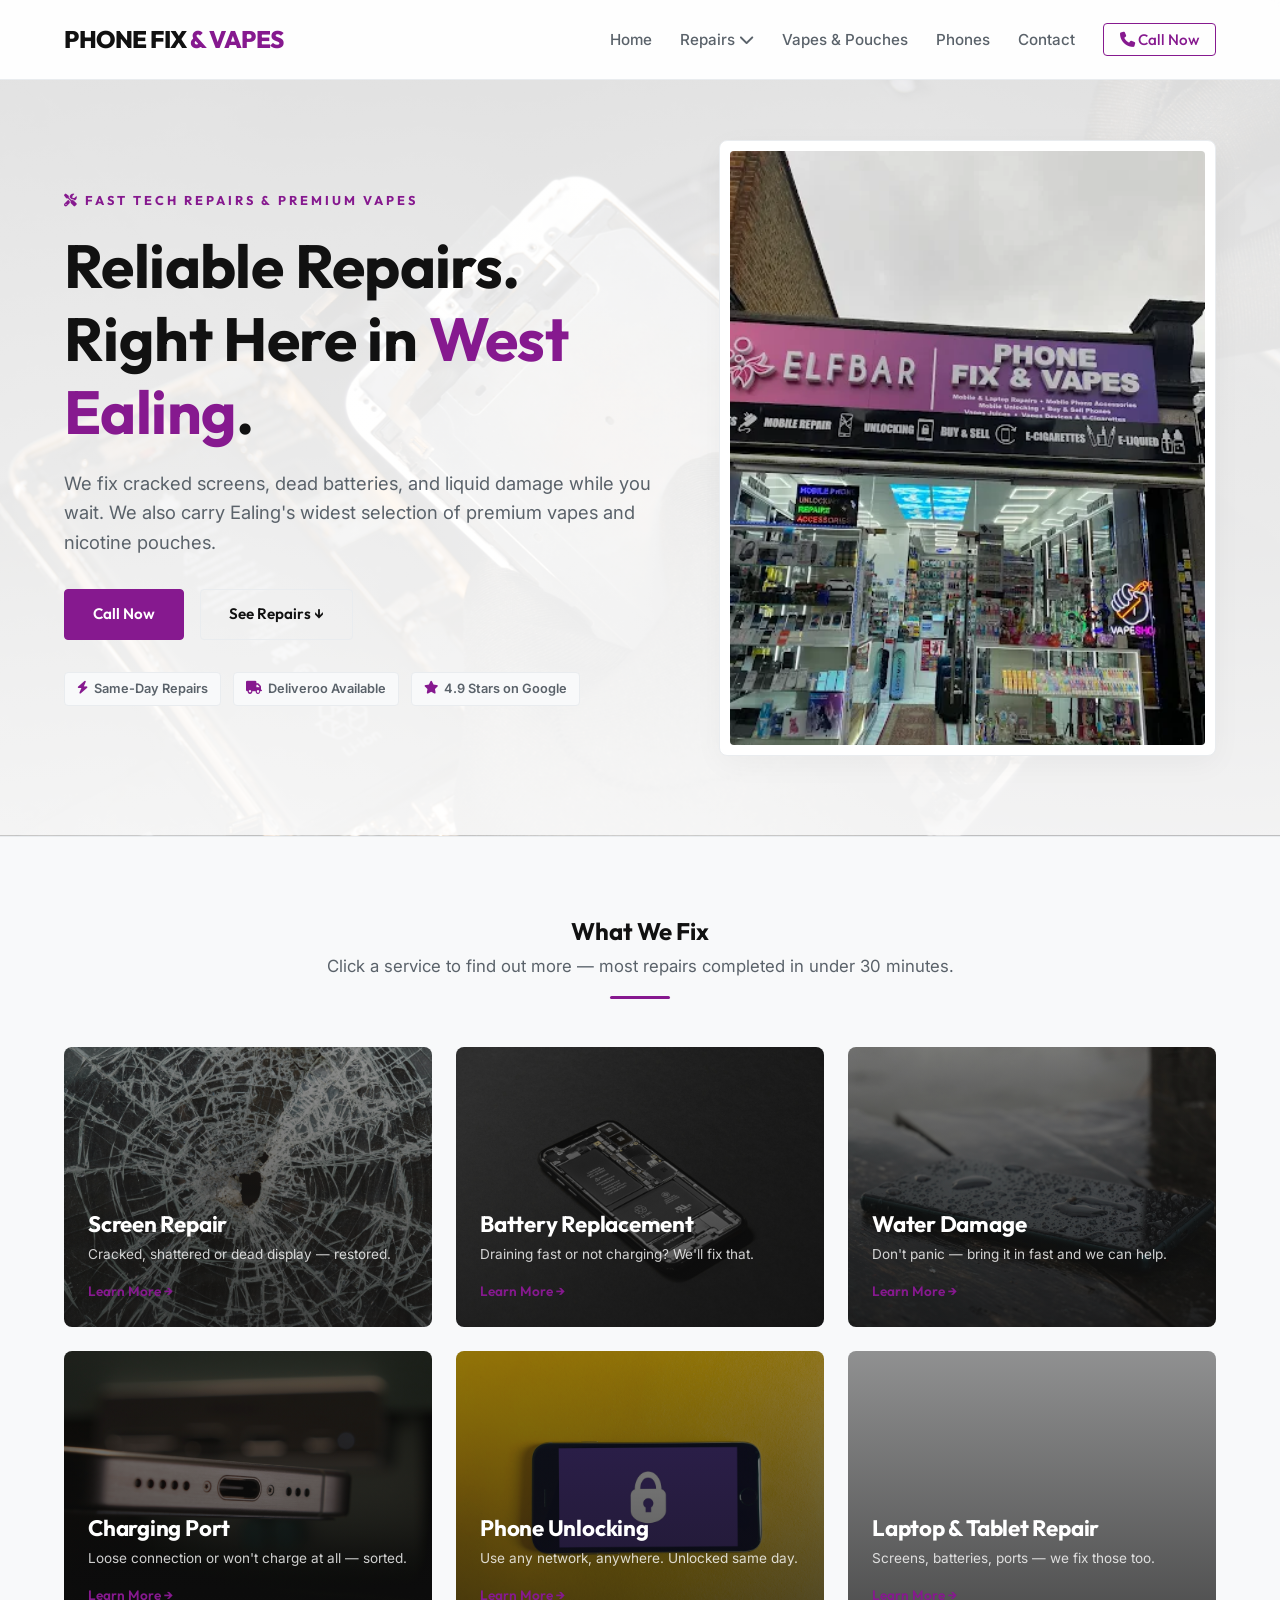
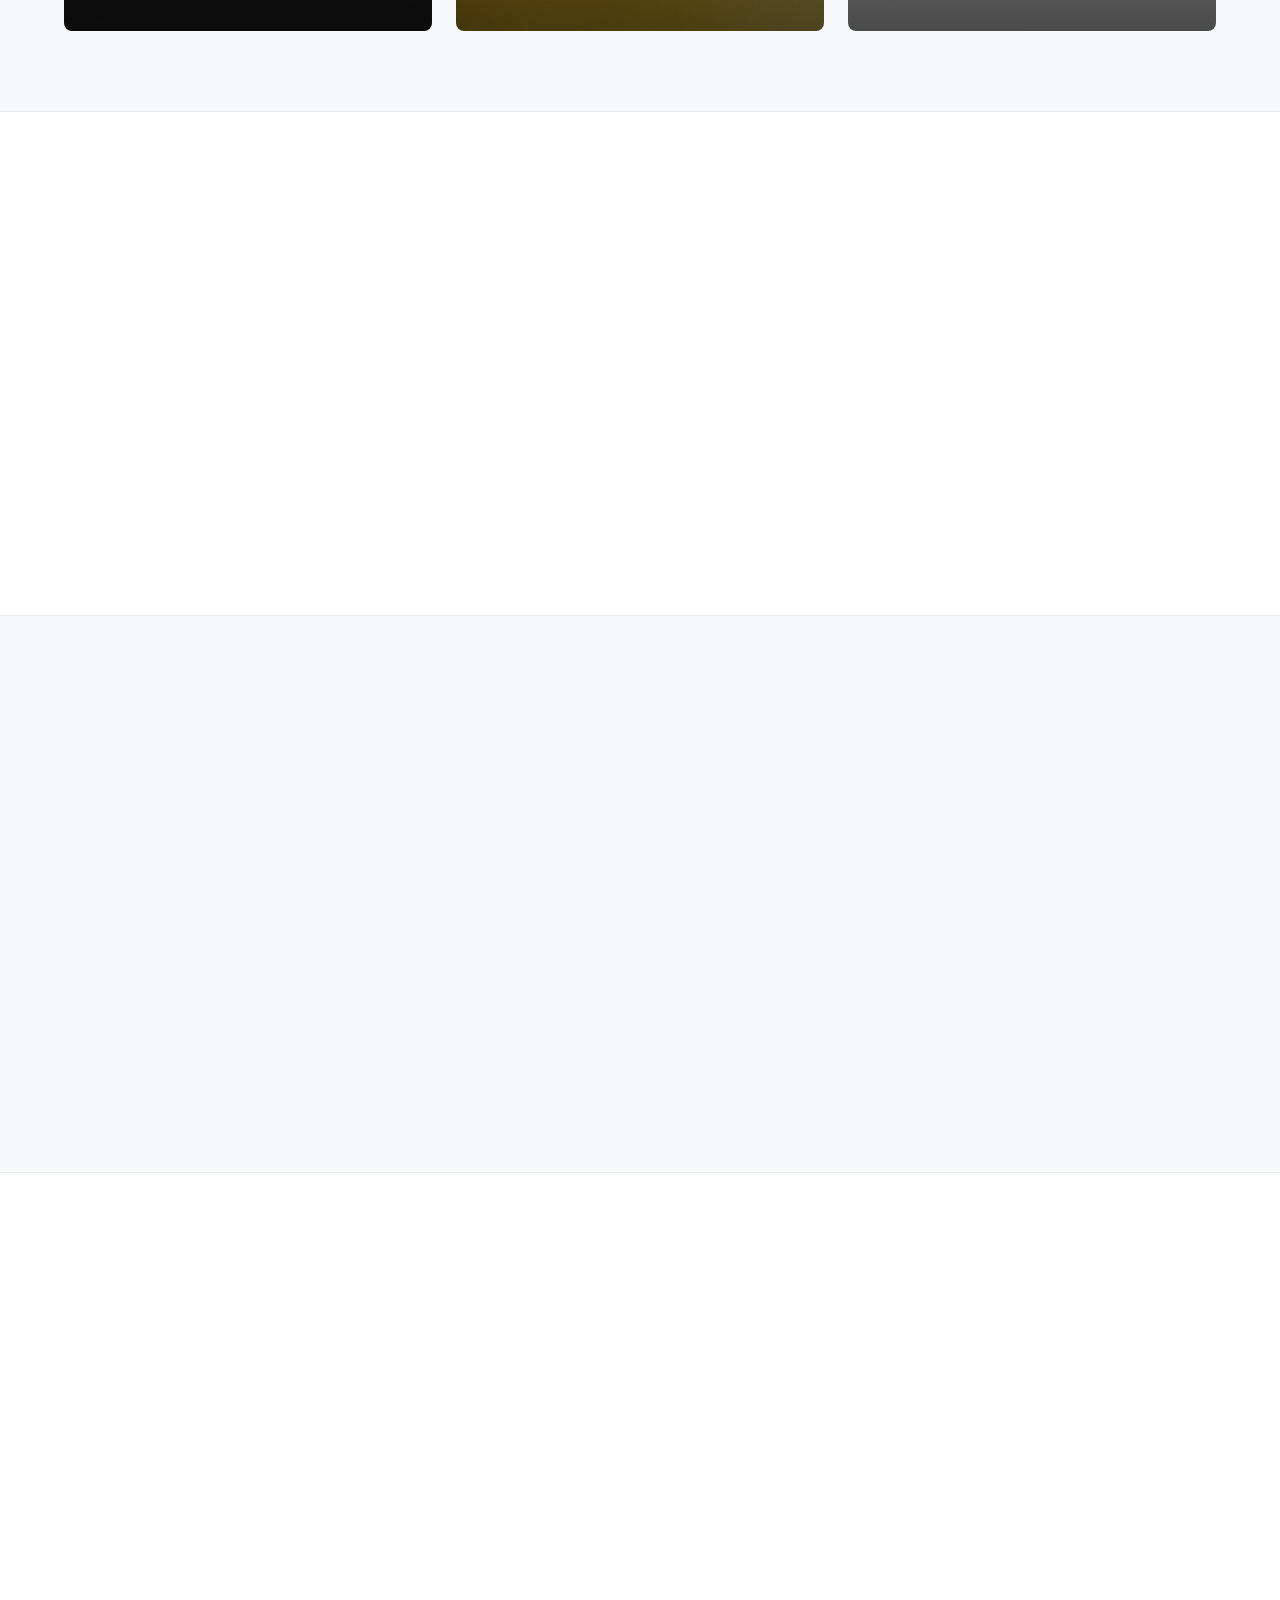
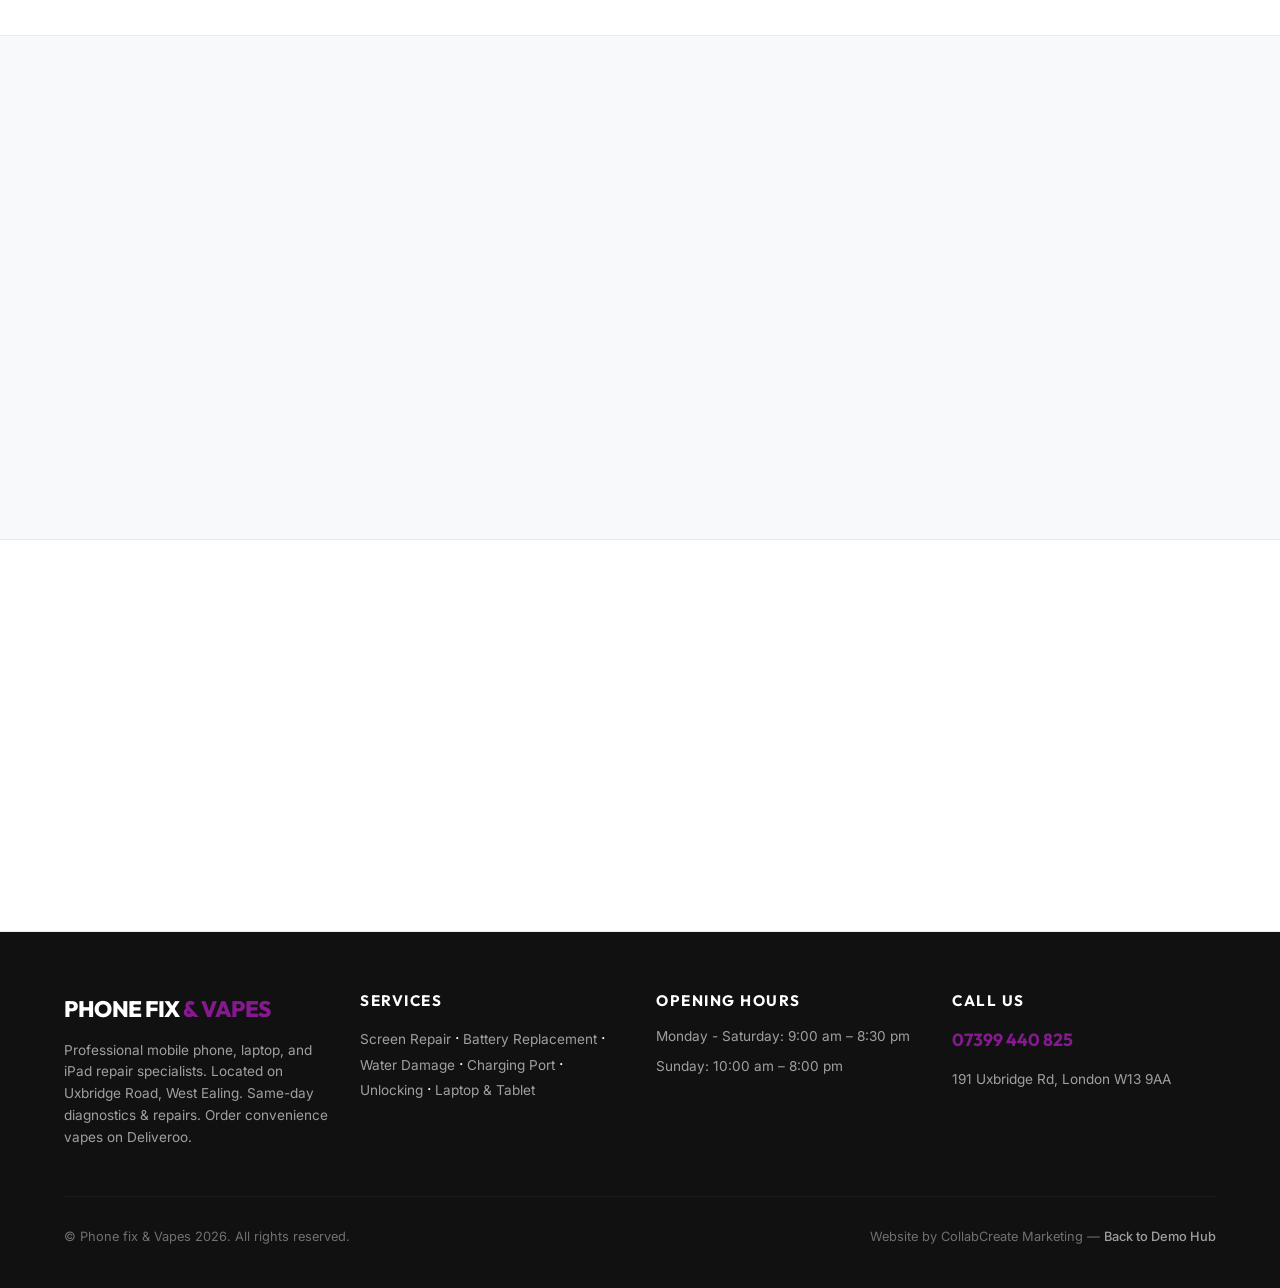
==== commit 250435cd: "Optimize for mobile, fix hero image crop, stack services, clean phone links, resolve laptop image du" ====
--- a/index.html
+++ b/index.html
@@ -49,7 +49,7 @@
                 <h1>Reliable Repairs. <br>Right Here in <span class="primary-text">West Ealing</span>.</h1>
                 <p class="hero-tagline">We fix cracked screens, dead batteries, and liquid damage while you wait. We also carry Ealing's widest selection of premium vapes and nicotine pouches.</p>
                 <div class="hero-btns">
-                    <a href="tel:07399440825" class="btn btn-primary">Call: 07399 440 825</a>
+                    <a href="tel:07399440825" class="btn btn-primary">Call Now</a>
                     <a href="#services" class="btn btn-outline">See Repairs &darr;</a>
                 </div>
                 <div class="walk-ins-tag">
@@ -254,7 +254,7 @@
         <div class="container">
             <h2>Fast Diagnostics &amp; Immediate Repairs</h2>
             <p>Visit our store on Uxbridge Road, West Ealing, or speak directly to Ricky and the team.</p>
-            <a href="tel:07399440825" class="btn btn-primary btn-large"><i class="fa-solid fa-phone"></i> Call 07399 440 825</a>
+            <a href="tel:07399440825" class="btn btn-primary btn-large"><i class="fa-solid fa-phone"></i> Call Now</a>
         </div>
     </section>
 
--- a/style.css
+++ b/style.css
@@ -1204,6 +1204,8 @@
 }
 
 @media (max-width: 768px) {
+    .services-grid { grid-template-columns: 1fr !important; }
+
     .hamburger { display: block; }
     .nav-links {
         display: none;
@@ -1227,3 +1229,18 @@
     .footer-bottom { flex-direction: column; text-align: center; }
     .pouches-grid { grid-template-columns: repeat(2, 1fr); }
 }
+
+/* Fix Phone Unlocking Hero positioning on Mobile */
+@media (max-width: 768px) {
+    .phone-unlock-hero {
+        background-position: center 25% !important;
+    }
+}
+
+/* Prevent cropping of battery screenshots in hero journey on Mobile */
+@media (max-width: 768px) {
+    .battery-gallery img {
+        object-fit: contain !important;
+        background-color: var(--bg-alternate) !important;
+    }
+}
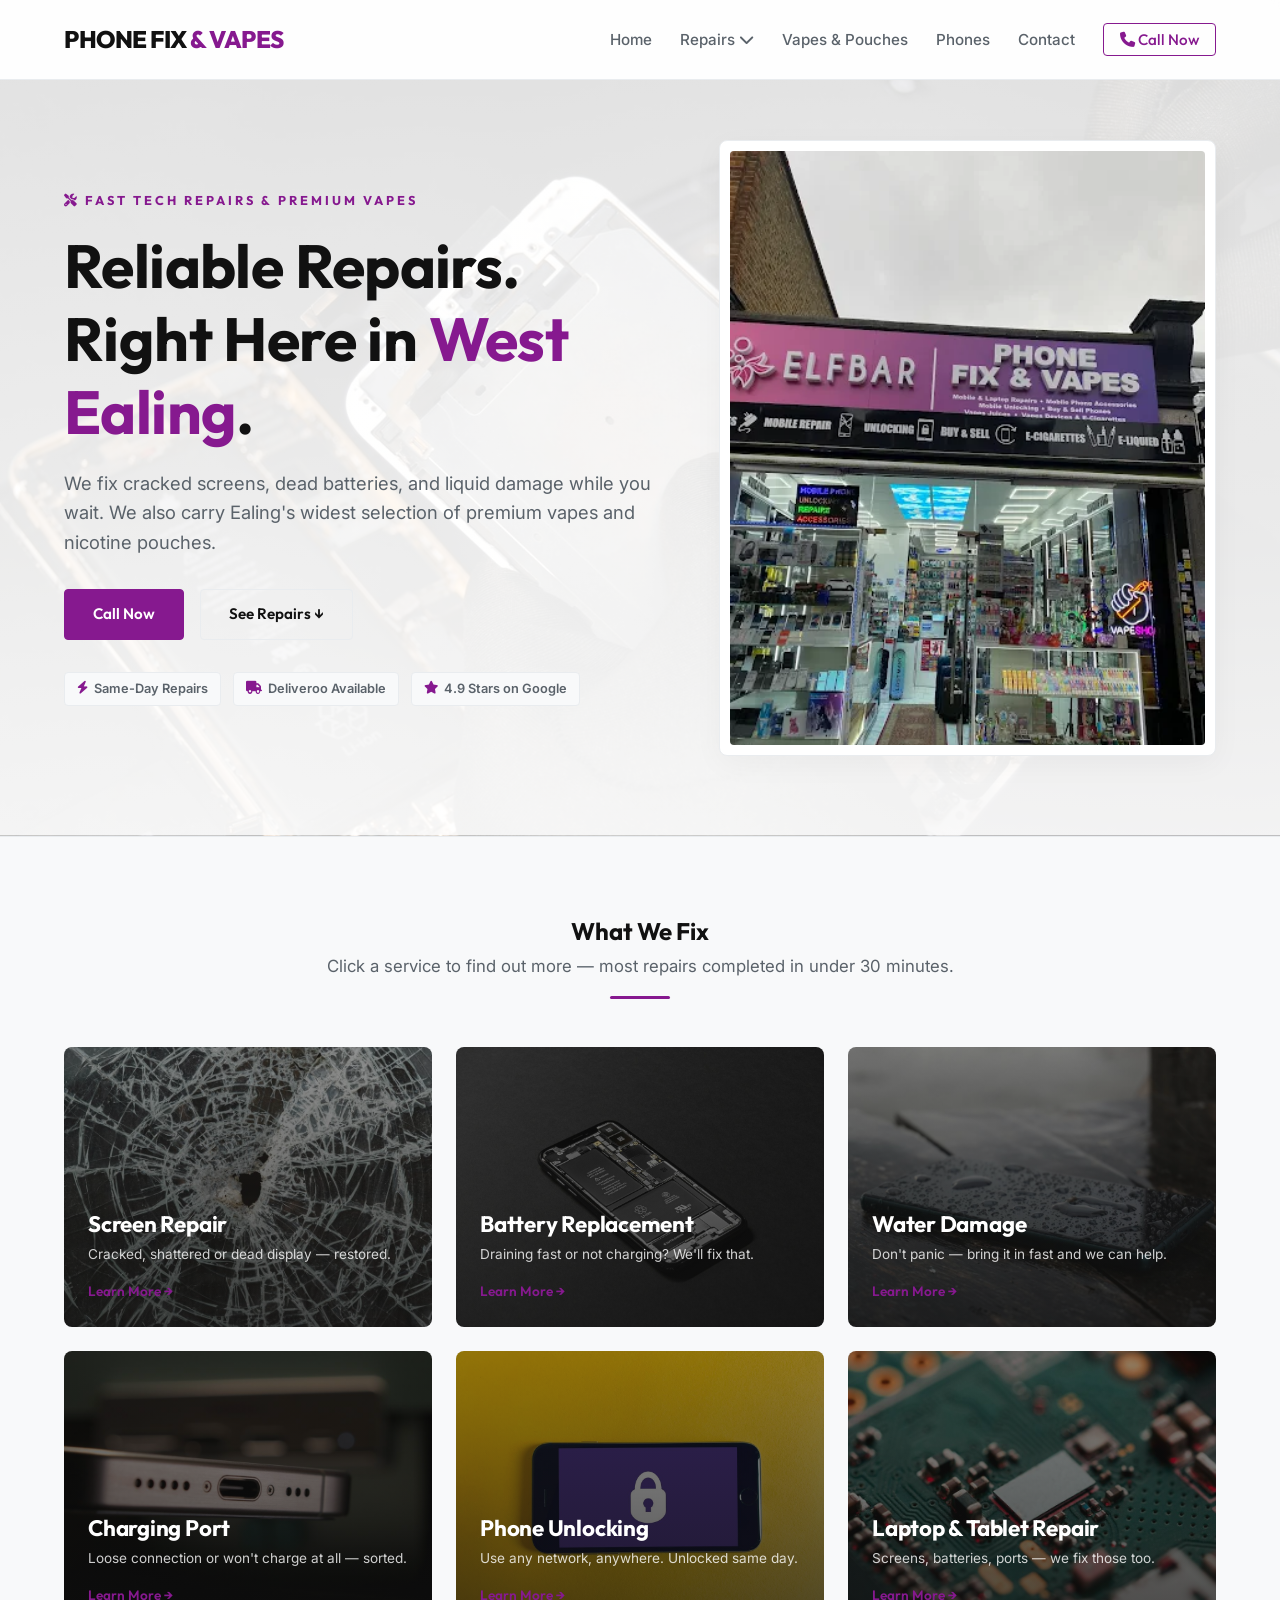
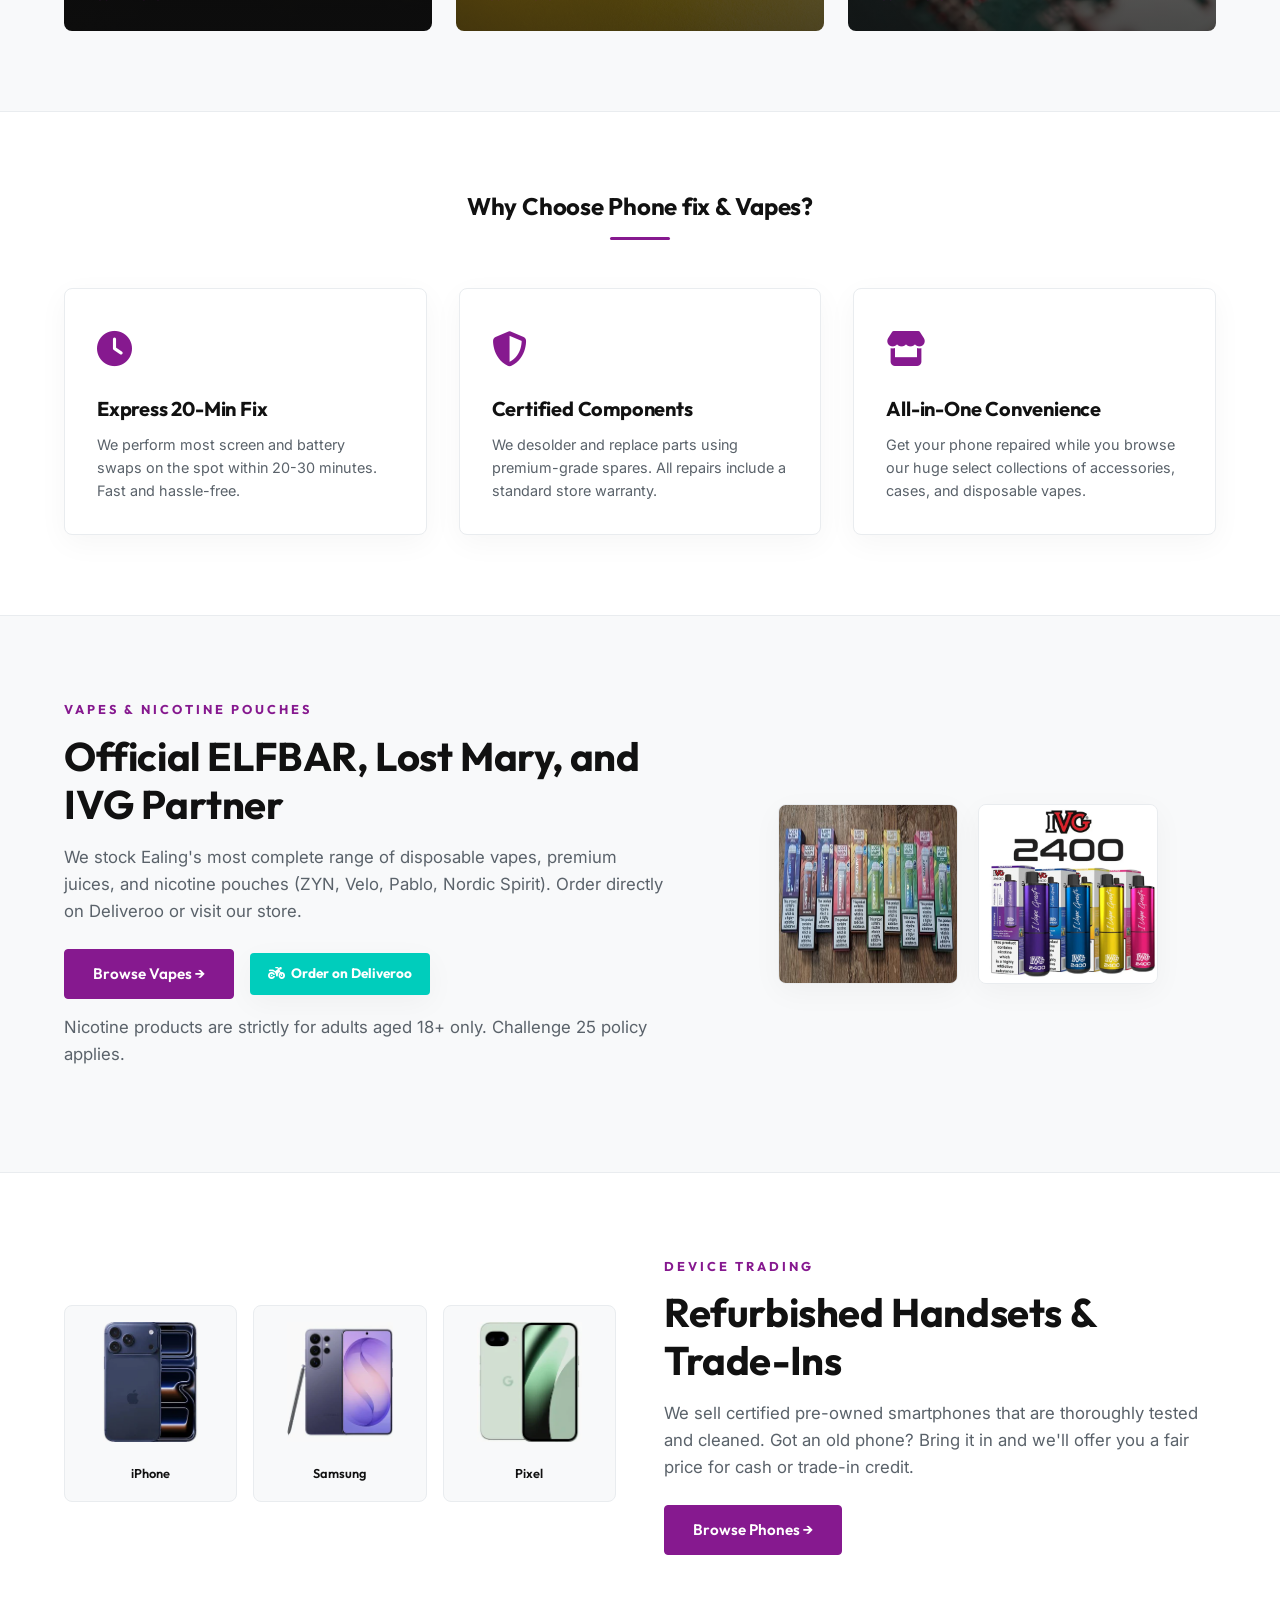
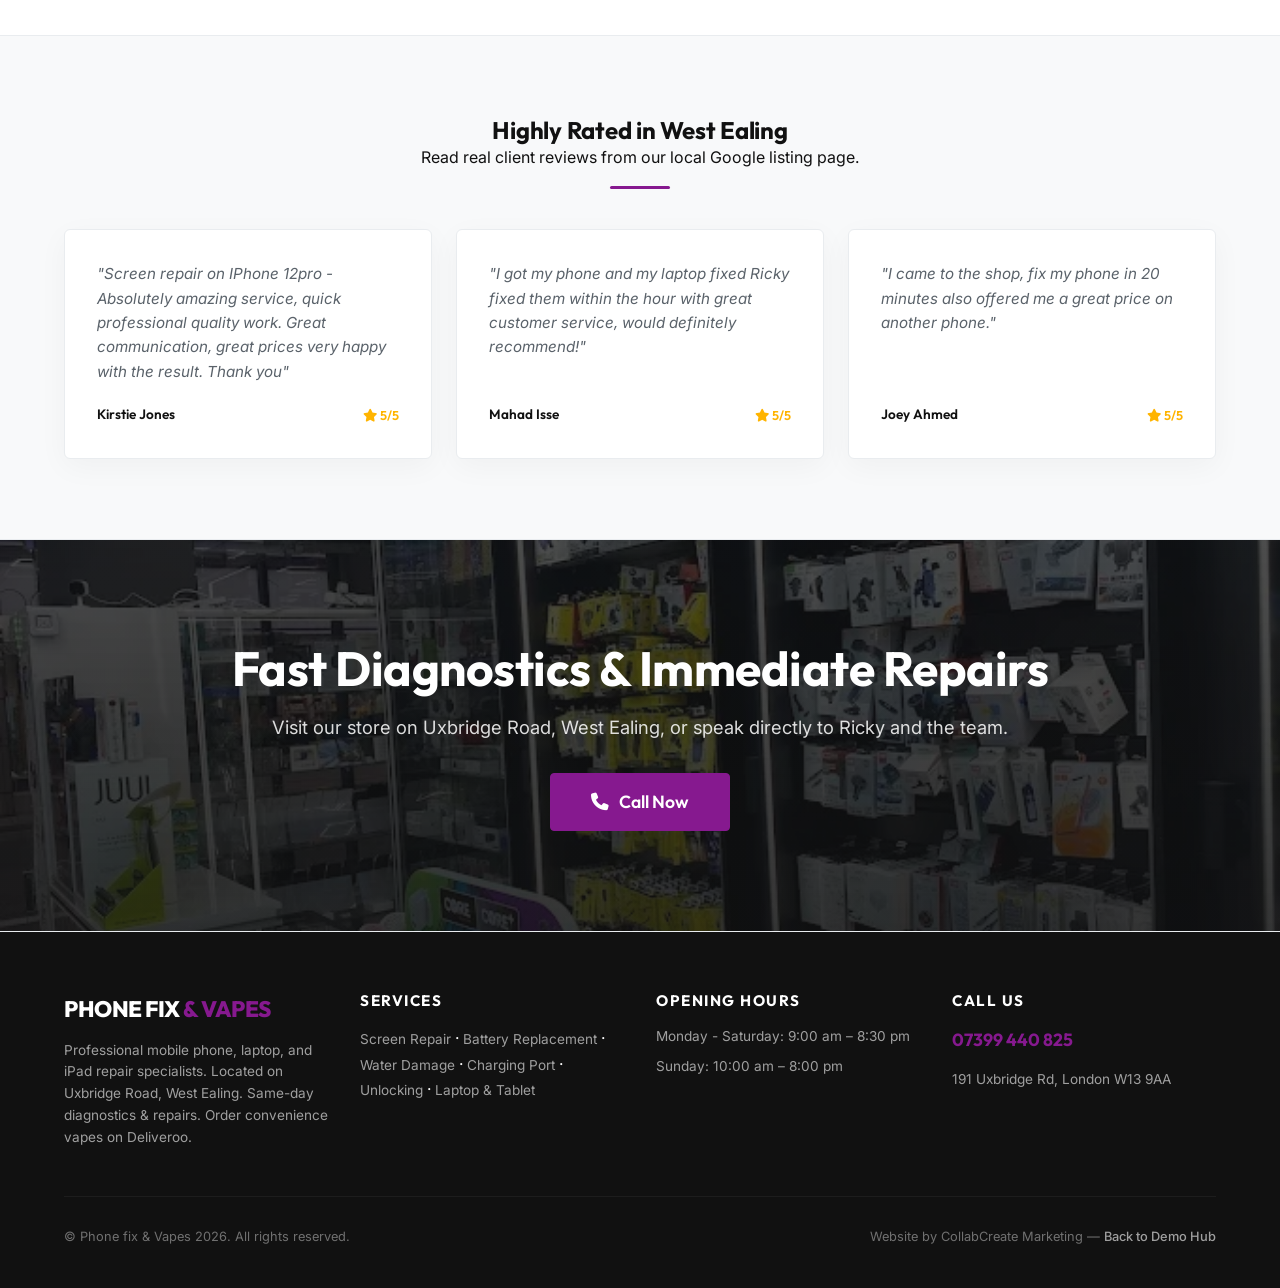
==== commit c000416b: "Fix mobile dropdown menu toggle/alignment and optimize large images for faster load speeds" ====
--- a/index.html
+++ b/index.html
@@ -316,6 +316,27 @@
             hamburger.querySelector('i').classList.toggle('fa-xmark');
         });
 
+        // Repairs dropdown toggle on mobile
+        const dropdownTrigger = document.querySelector('.dropdown-trigger') || document.querySelector('.dropdown > a');
+        const dropdownMenu = document.querySelector('.dropdown-menu');
+        if (dropdownTrigger && dropdownMenu) {
+            dropdownTrigger.addEventListener('click', (e) => {
+                if (window.innerWidth <= 768) {
+                    e.preventDefault();
+                    dropdownMenu.classList.toggle('active');
+                    dropdownTrigger.classList.toggle('active');
+                    
+                    // Rotate chevron icon
+                    const chevron = dropdownTrigger.querySelector('.fa-chevron-down') || dropdownTrigger.querySelector('.fa-angle-down');
+                    if (chevron) {
+                        chevron.style.transform = dropdownMenu.classList.contains('active') ? 'rotate(180deg)' : 'none';
+                        chevron.style.transition = 'transform 0.3s ease';
+                    }
+                }
+            });
+        }
+
+
         // Intersection Observer Scroll Animations
         const revealElements = document.querySelectorAll('.reveal');
         const observer = new IntersectionObserver((entries, obs) => {
--- a/style.css
+++ b/style.css
@@ -1244,3 +1244,45 @@
         background-color: var(--bg-alternate) !important;
     }
 }
+
+/* Premium Mobile Dropdown Fixes */
+@media (max-width: 768px) {
+    .dropdown {
+        width: 100% !important;
+        text-align: center !important;
+    }
+    .dropdown-trigger, .dropdown > a {
+        display: inline-flex !important;
+        align-items: center !important;
+        justify-content: center !important;
+        width: 100% !important;
+        gap: 6px !important;
+    }
+    .dropdown-menu {
+        display: none !important; /* Hide by default on mobile */
+        position: static !important;
+        width: 100% !important;
+        background-color: var(--bg-alternate) !important;
+        border-radius: 6px !important;
+        margin-top: 10px !important;
+        padding: 8px 0 !important;
+        box-shadow: none !important;
+        border: none !important;
+        visibility: visible !important;
+        opacity: 1 !important;
+        transform: none !important;
+    }
+    .dropdown-menu.active {
+        display: block !important;
+    }
+    .dropdown-menu li {
+        width: 100% !important;
+    }
+    .dropdown-menu li a {
+        padding: 10px 20px !important;
+        text-align: center !important;
+        width: 100% !important;
+        font-size: 0.95rem !important;
+        display: block !important;
+    }
+}
